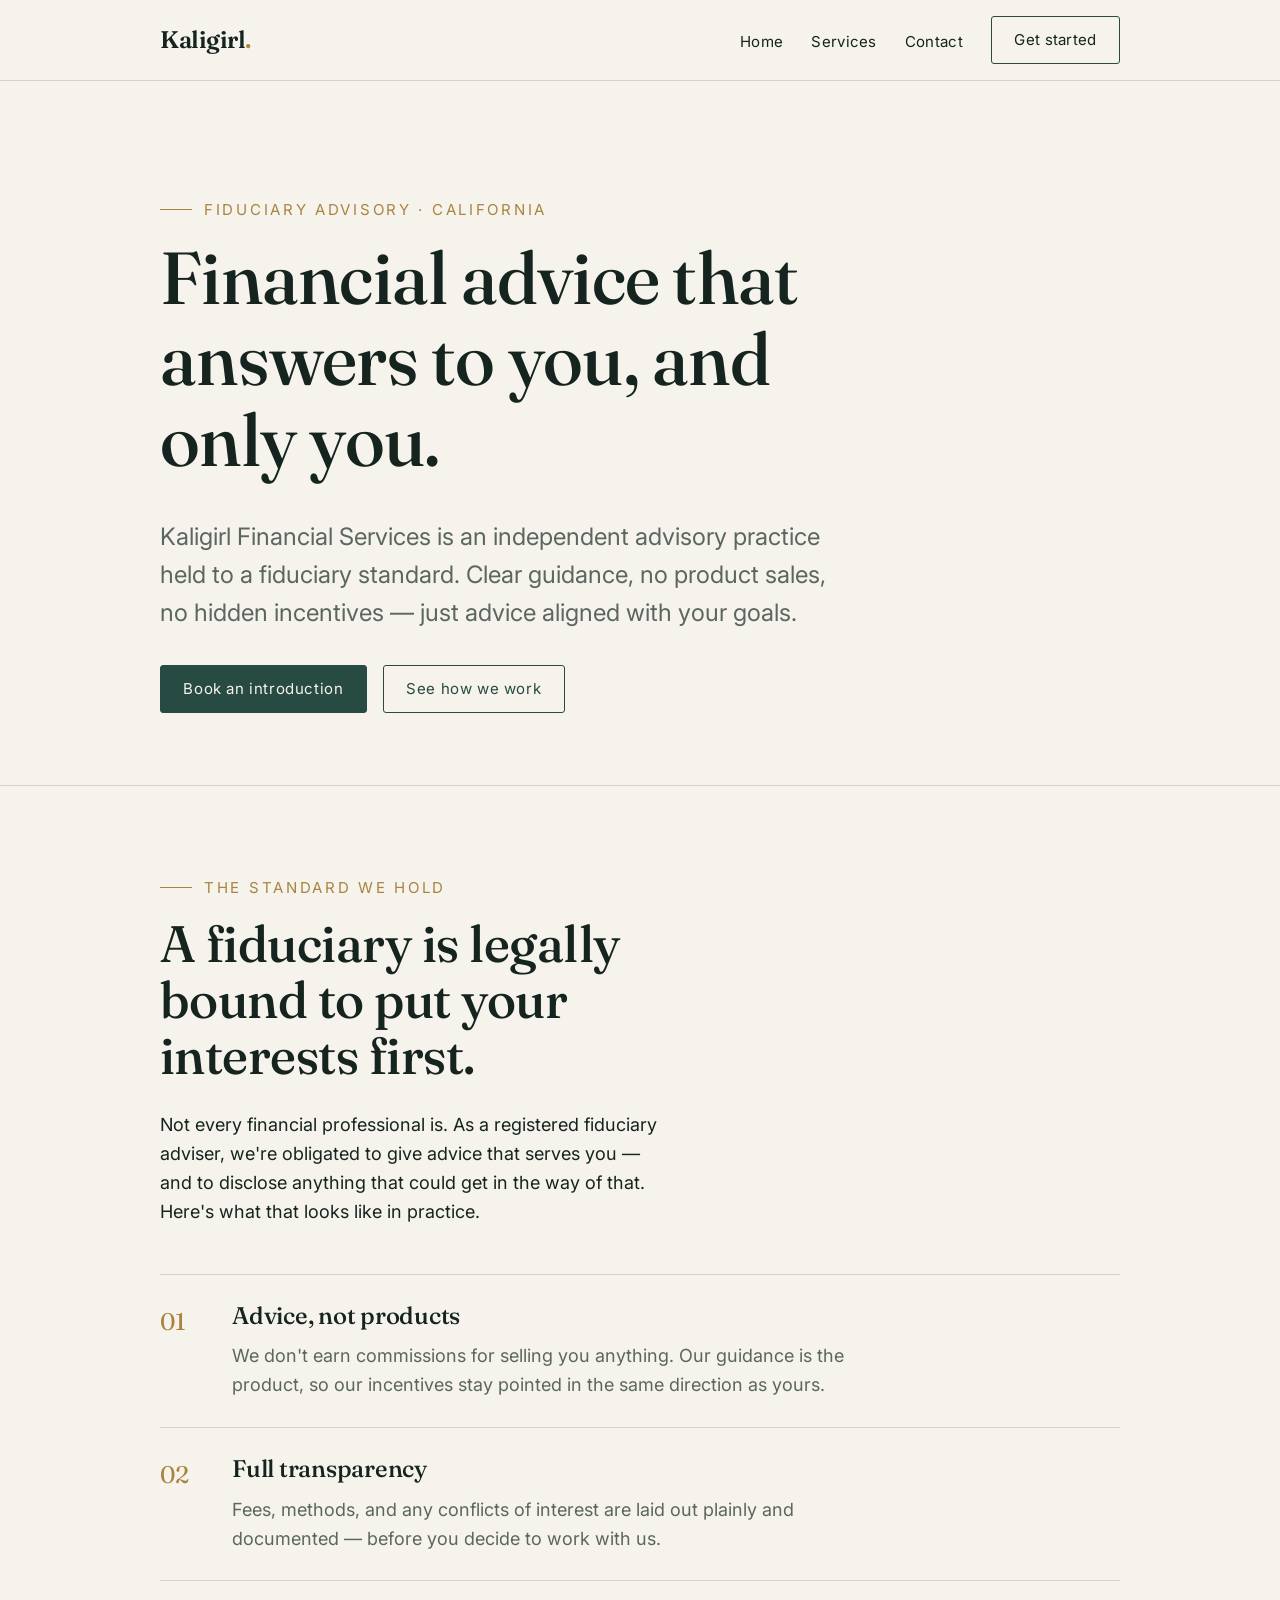
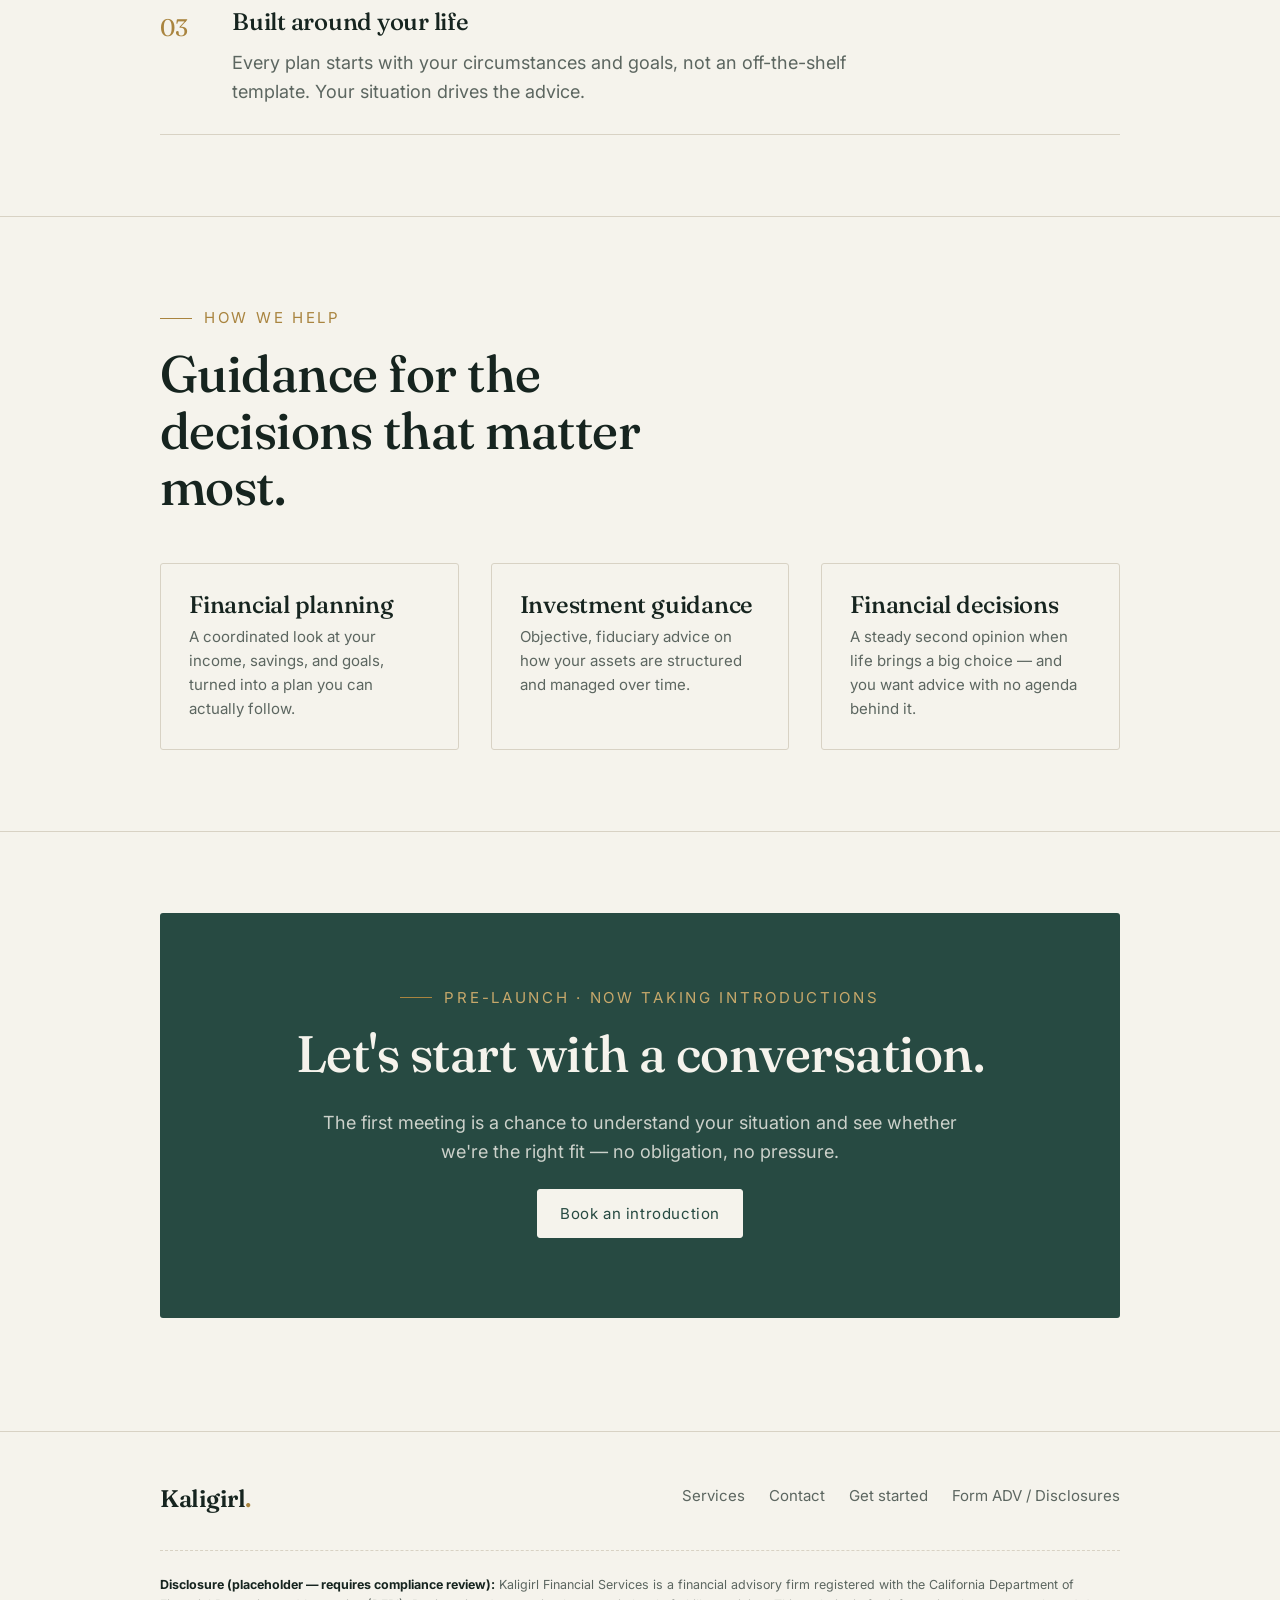
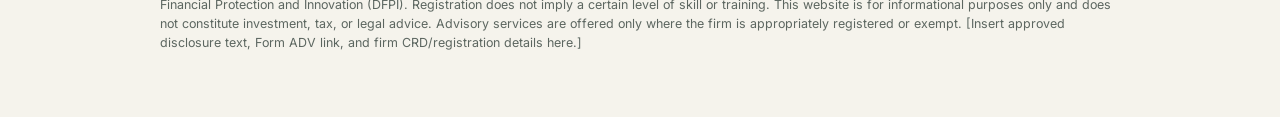
==== kaligirl-site/index.html @ 1528bc10 "Site foundation" ====
<!DOCTYPE html>
<html lang="en">
<head>
  <meta charset="UTF-8" />
  <meta name="viewport" content="width=device-width, initial-scale=1.0" />
  <title>Kaligirl Financial Services — Fiduciary Financial Advisory in California</title>
  <meta name="description" content="Kaligirl Financial Services is a California-registered fiduciary advisory firm. Independent, fee-based financial advice held to a fiduciary standard." />
  <link rel="preconnect" href="https://fonts.googleapis.com">
  <link rel="preconnect" href="https://fonts.gstatic.com" crossorigin>
  <link href="https://fonts.googleapis.com/css2?family=Fraunces:opsz,wght@9..144,400;9..144,500;9..144,600&family=Inter:wght@400;500;600&display=swap" rel="stylesheet">
  <link rel="stylesheet" href="css/styles.css" />
</head>
<body>
  <header class="site-header">
    <div class="wrap nav">
      <a class="brand" href="index.html">Kaligirl<span>.</span></a>
      <nav aria-label="Primary">
        <ul class="nav-links">
          <li><a href="index.html">Home</a></li>
          <li><a href="services.html">Services</a></li>
          <li><a href="contact.html">Contact</a></li>
          <li class="nav-cta"><a class="btn btn-ghost" href="get-started.html">Get started</a></li>
        </ul>
      </nav>
    </div>
  </header>

  <main>
    <!-- HERO -->
    <section class="hero wrap">
      <p class="eyebrow">Fiduciary advisory · California</p>
      <h1>Financial advice that answers to you, and only you.</h1>
      <p class="lede">Kaligirl Financial Services is an independent advisory practice held to a fiduciary standard. Clear guidance, no product sales, no hidden incentives — just advice aligned with your goals.</p>
      <div class="hero-actions">
        <a class="btn btn-primary" href="get-started.html">Book an introduction</a>
        <a class="btn btn-ghost" href="services.html">See how we work</a>
      </div>
    </section>

    <!-- WHAT FIDUCIARY MEANS -->
    <section class="section">
      <div class="wrap">
        <div class="section-head">
          <p class="eyebrow">The standard we hold</p>
          <h2>A fiduciary is legally bound to put your interests first.</h2>
          <p>Not every financial professional is. As a registered fiduciary adviser, we're obligated to give advice that serves you — and to disclose anything that could get in the way of that. Here's what that looks like in practice.</p>
        </div>
        <div class="principles">
          <div class="principle">
            <span class="n">01</span>
            <div>
              <h3>Advice, not products</h3>
              <p>We don't earn commissions for selling you anything. Our guidance is the product, so our incentives stay pointed in the same direction as yours.</p>
            </div>
          </div>
          <div class="principle">
            <span class="n">02</span>
            <div>
              <h3>Full transparency</h3>
              <p>Fees, methods, and any conflicts of interest are laid out plainly and documented — before you decide to work with us.</p>
            </div>
          </div>
          <div class="principle">
            <span class="n">03</span>
            <div>
              <h3>Built around your life</h3>
              <p>Every plan starts with your circumstances and goals, not an off-the-shelf template. Your situation drives the advice.</p>
            </div>
          </div>
        </div>
      </div>
    </section>

    <!-- SERVICES PREVIEW -->
    <section class="section">
      <div class="wrap">
        <div class="section-head">
          <p class="eyebrow">How we help</p>
          <h2>Guidance for the decisions that matter most.</h2>
        </div>
        <div class="grid-3">
          <div class="card">
            <h3>Financial planning</h3>
            <p>A coordinated look at your income, savings, and goals, turned into a plan you can actually follow.</p>
          </div>
          <div class="card">
            <h3>Investment guidance</h3>
            <p>Objective, fiduciary advice on how your assets are structured and managed over time.</p>
          </div>
          <div class="card">
            <h3>Financial decisions</h3>
            <p>A steady second opinion when life brings a big choice — and you want advice with no agenda behind it.</p>
          </div>
        </div>
      </div>
    </section>

    <!-- CTA -->
    <section class="section">
      <div class="wrap">
        <div class="cta-band">
          <p class="eyebrow" style="justify-content:center;color:var(--brass-soft)">Pre-launch · Now taking introductions</p>
          <h2>Let's start with a conversation.</h2>
          <p>The first meeting is a chance to understand your situation and see whether we're the right fit — no obligation, no pressure.</p>
          <p style="margin-top:1.5rem"><a class="btn btn-primary" href="get-started.html">Book an introduction</a></p>
        </div>
      </div>
    </section>
  </main>

  <footer class="site-footer">
    <div class="wrap">
      <div class="footer-top">
        <a class="brand" href="index.html">Kaligirl<span>.</span></a>
        <ul class="footer-links">
          <li><a href="services.html">Services</a></li>
          <li><a href="contact.html">Contact</a></li>
          <li><a href="get-started.html">Get started</a></li>
          <li><a href="#" data-placeholder="adv">Form ADV / Disclosures</a></li>
        </ul>
      </div>
      <!-- COMPLIANCE: the text below is a PLACEHOLDER. Replace with the exact
           disclosure language MB's compliance resource approves before launch.
           Do not publish invented registration numbers or claims. -->
      <p class="disclosure">
        <strong>Disclosure (placeholder — requires compliance review):</strong>
        Kaligirl Financial Services is a financial advisory firm registered with the
        California Department of Financial Protection and Innovation (DFPI). Registration
        does not imply a certain level of skill or training. This website is for
        informational purposes only and does not constitute investment, tax, or legal
        advice. Advisory services are offered only where the firm is appropriately
        registered or exempt. [Insert approved disclosure text, Form ADV link, and
        firm CRD/registration details here.]
      </p>
    </div>
  </footer>

  <script src="js/main.js"></script>
</body>
</html>
---- kaligirl-site/css/styles.css ----
/* ============================================================
   Kaligirl Financial Services — foundation stylesheet
   Design tokens live in :root so Claude Design / Code can read
   and extend a single source of truth. Edit tokens, not values.
   ============================================================ */

:root {
  /* Palette — calm stewardship, not corporate-blue-stock */
  --ink:        #16241f;   /* near-black pine, primary text */
  --pine:       #274a42;   /* brand primary */
  --pine-deep:  #1c352f;
  --paper:      #f5f3ec;   /* warm paper background */
  --paper-2:    #eeeae0;   /* raised surfaces */
  --brass:      #a9843f;   /* single restrained accent */
  --brass-soft: #c7a86b;
  --line:       #d8d2c4;   /* hairline rules */
  --muted:      #5c6660;   /* secondary text */

  /* Type */
  --display: "Fraunces", Georgia, "Times New Roman", serif;
  --body:    "Inter", -apple-system, BlinkMacSystemFont, "Segoe UI", sans-serif;

  /* Scale */
  --step--1: clamp(0.83rem, 0.79rem + 0.2vw, 0.94rem);
  --step-0:  clamp(1rem, 0.95rem + 0.25vw, 1.13rem);
  --step-1:  clamp(1.2rem, 1.1rem + 0.5vw, 1.5rem);
  --step-2:  clamp(1.5rem, 1.3rem + 1vw, 2.1rem);
  --step-3:  clamp(2rem, 1.6rem + 2vw, 3.2rem);
  --step-4:  clamp(2.6rem, 1.9rem + 3.4vw, 4.6rem);

  /* Space + shape */
  --gutter: clamp(1.25rem, 5vw, 4rem);
  --maxw: 68rem;
  --radius: 3px;
}

* { box-sizing: border-box; }

html { scroll-behavior: smooth; }

body {
  margin: 0;
  font-family: var(--body);
  font-size: var(--step-0);
  line-height: 1.6;
  color: var(--ink);
  background: var(--paper);
  -webkit-font-smoothing: antialiased;
}

h1, h2, h3 { font-family: var(--display); font-weight: 500; line-height: 1.1; letter-spacing: -0.01em; margin: 0 0 0.5em; }
h1 { font-size: var(--step-4); }
h2 { font-size: var(--step-3); }
h3 { font-size: var(--step-1); }
p { margin: 0 0 1rem; max-width: 60ch; }
a { color: var(--pine); text-decoration-thickness: 1px; text-underline-offset: 2px; }

.wrap { max-width: var(--maxw); margin-inline: auto; padding-inline: var(--gutter); }

/* Eyebrow — the signature brass rule motif */
.eyebrow {
  font-family: var(--body);
  font-size: var(--step--1);
  text-transform: uppercase;
  letter-spacing: 0.18em;
  color: var(--brass);
  display: inline-flex;
  align-items: center;
  gap: 0.75rem;
  margin: 0 0 1rem;
}
.eyebrow::before { content: ""; width: 2rem; height: 1px; background: var(--brass); }

/* ---------- Header ---------- */
.site-header {
  position: sticky; top: 0; z-index: 10;
  background: color-mix(in srgb, var(--paper) 88%, transparent);
  backdrop-filter: blur(8px);
  border-bottom: 1px solid var(--line);
}
.nav { display: flex; align-items: center; justify-content: space-between; padding-block: 1rem; }
.brand { font-family: var(--display); font-size: var(--step-1); font-weight: 600; color: var(--ink); text-decoration: none; letter-spacing: -0.02em; }
.brand span { color: var(--brass); }
.nav-links { display: flex; gap: 1.75rem; align-items: center; list-style: none; margin: 0; padding: 0; }
.nav-links a { color: var(--ink); text-decoration: none; font-size: var(--step--1); letter-spacing: 0.02em; }
.nav-links a:hover { color: var(--pine); }

/* ---------- Buttons ---------- */
.btn {
  display: inline-block; font-family: var(--body); font-size: var(--step--1);
  letter-spacing: 0.04em; text-decoration: none; cursor: pointer;
  padding: 0.7rem 1.4rem; border-radius: var(--radius); border: 1px solid var(--pine);
  transition: background .2s ease, color .2s ease, transform .2s ease;
}
.btn-primary { background: var(--pine); color: var(--paper); }
.btn-primary:hover { background: var(--pine-deep); transform: translateY(-1px); }
.btn-ghost { background: transparent; color: var(--pine); }
.btn-ghost:hover { background: var(--pine); color: var(--paper); }

/* ---------- Hero ---------- */
.hero { padding-block: clamp(4rem, 12vh, 8rem) clamp(3rem, 8vh, 5rem); }
.hero h1 { max-width: 16ch; }
.hero .lede { font-size: var(--step-1); color: var(--muted); max-width: 46ch; margin-block: 1.5rem 2rem; }
.hero-actions { display: flex; gap: 1rem; flex-wrap: wrap; }

/* ---------- Sections ---------- */
.section { padding-block: clamp(3.5rem, 9vh, 6rem); border-top: 1px solid var(--line); }
.section-head { max-width: 46ch; margin-bottom: 3rem; }

.grid-3 { display: grid; gap: 2rem; grid-template-columns: repeat(auto-fit, minmax(15rem, 1fr)); }
.card { padding: 1.75rem; background: var(--paper); border: 1px solid var(--line); border-radius: var(--radius); }
.card h3 { margin-bottom: 0.4rem; }
.card p { color: var(--muted); margin: 0; font-size: var(--step--1); }

/* ---------- Values / list ---------- */
.principles { display: grid; gap: 0; }
.principle { display: grid; grid-template-columns: 3rem 1fr; gap: 1.5rem; padding-block: 1.75rem; border-top: 1px solid var(--line); }
.principle:last-child { border-bottom: 1px solid var(--line); }
.principle .n { font-family: var(--display); color: var(--brass); font-size: var(--step-1); }
.principle p { color: var(--muted); margin: 0.25rem 0 0; }

/* ---------- CTA band ---------- */
.cta-band { background: var(--pine); color: var(--paper); border-radius: var(--radius); padding: clamp(2.5rem, 6vw, 4rem); text-align: center; }
.cta-band h2 { color: var(--paper); }
.cta-band p { color: color-mix(in srgb, var(--paper) 80%, transparent); margin-inline: auto; }
.cta-band .btn-primary { background: var(--paper); color: var(--pine); border-color: var(--paper); }
.cta-band .btn-primary:hover { background: var(--brass-soft); border-color: var(--brass-soft); color: var(--ink); }

/* ---------- Footer + disclosures ---------- */
.site-footer { border-top: 1px solid var(--line); padding-block: 3rem; margin-top: 2rem; }
.footer-top { display: flex; justify-content: space-between; gap: 2rem; flex-wrap: wrap; margin-bottom: 2rem; }
.footer-links { display: flex; gap: 1.5rem; list-style: none; margin: 0; padding: 0; flex-wrap: wrap; }
.footer-links a { color: var(--muted); text-decoration: none; font-size: var(--step--1); }
.disclosure { font-size: 0.78rem; line-height: 1.55; color: var(--muted); max-width: 100%; border-top: 1px dashed var(--line); padding-top: 1.5rem; }
.disclosure strong { color: var(--ink); }

/* ---------- Utilities ---------- */
.center { text-align: center; }
.mt-0 { margin-top: 0; }

/* Accessibility */
:focus-visible { outline: 2px solid var(--brass); outline-offset: 3px; }
@media (prefers-reduced-motion: reduce) {
  * { animation: none !important; transition: none !important; scroll-behavior: auto !important; }
}

/* Mobile nav collapse (simple) */
@media (max-width: 640px) {
  .nav-links { gap: 1rem; font-size: 0.8rem; }
  .nav-links .nav-cta { display: none; }
}
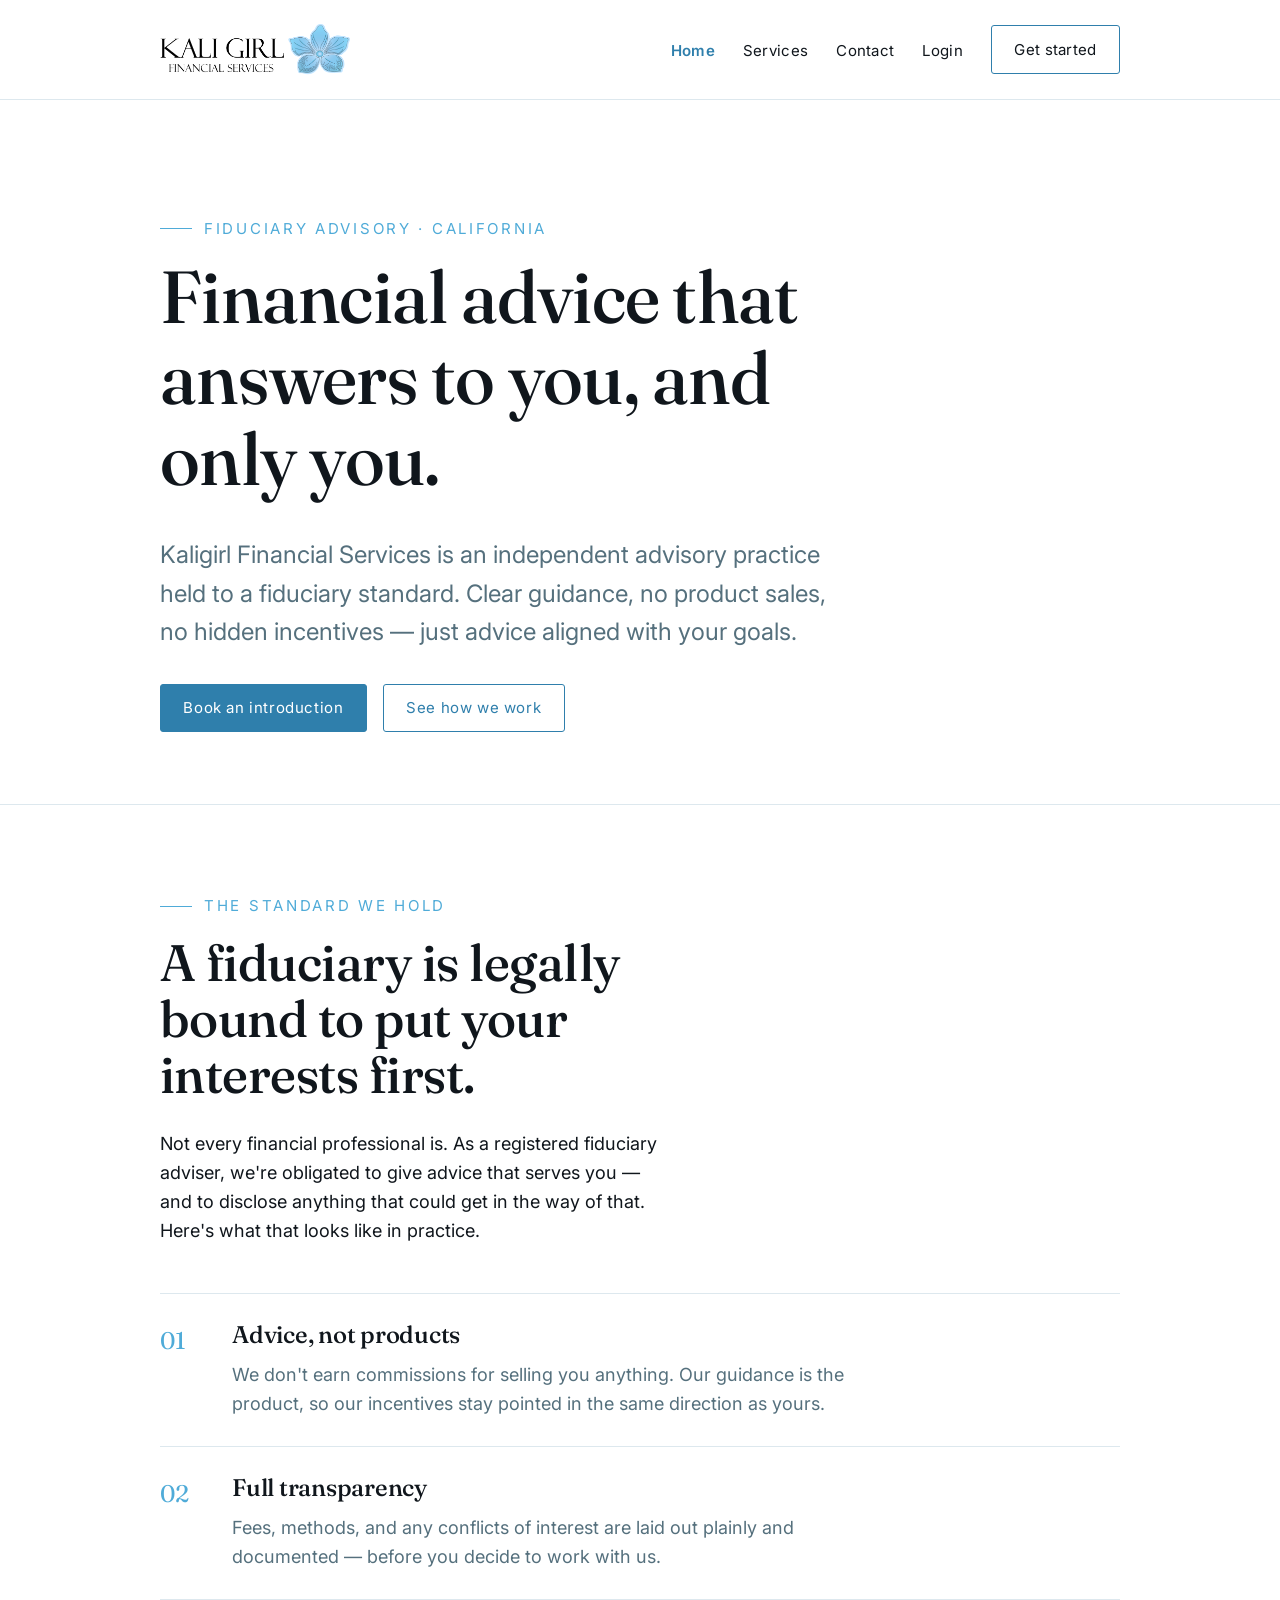
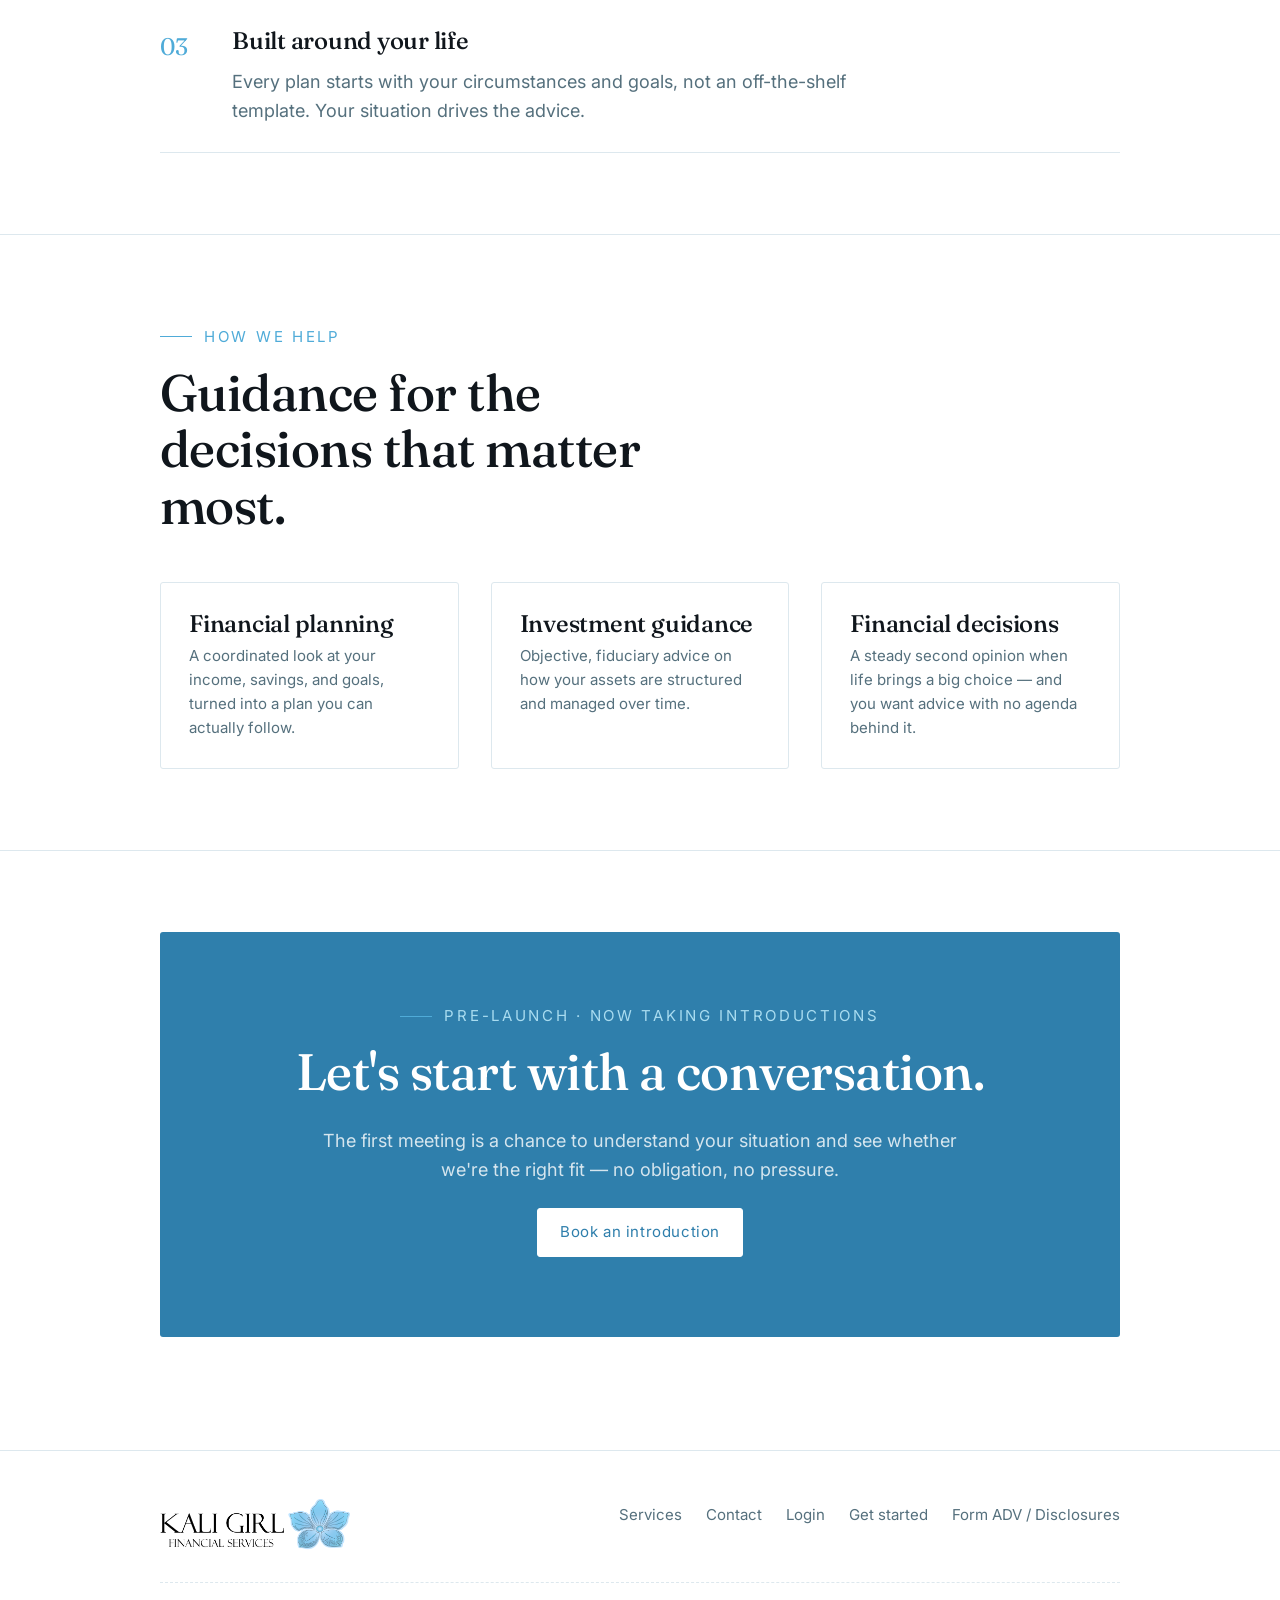
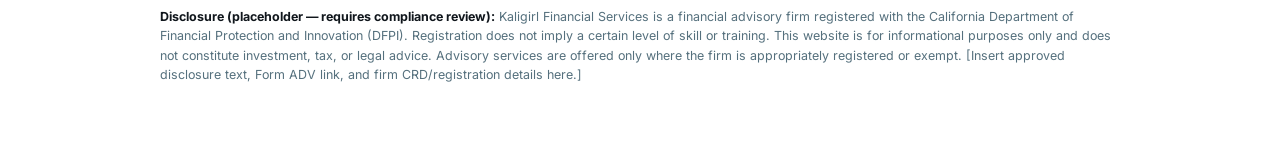
==== commit 56e65f60: "Rebrand navbar with logo, add blue palette, split login/get-started - Add the Kali Girl wordmark + f" ====
--- a/kaligirl-site/index.html
+++ b/kaligirl-site/index.html
@@ -13,12 +13,13 @@
 <body>
   <header class="site-header">
     <div class="wrap nav">
-      <a class="brand" href="index.html">Kaligirl<span>.</span></a>
+      <a class="brand" href="index.html"><img class="brand-logo" src="assets/logo.png" alt="Kali Girl Financial Services" /></a>
       <nav aria-label="Primary">
         <ul class="nav-links">
           <li><a href="index.html">Home</a></li>
           <li><a href="services.html">Services</a></li>
           <li><a href="contact.html">Contact</a></li>
+          <li><a href="login.html">Login</a></li>
           <li class="nav-cta"><a class="btn btn-ghost" href="get-started.html">Get started</a></li>
         </ul>
       </nav>
@@ -99,7 +100,7 @@
     <section class="section">
       <div class="wrap">
         <div class="cta-band">
-          <p class="eyebrow" style="justify-content:center;color:var(--brass-soft)">Pre-launch · Now taking introductions</p>
+          <p class="eyebrow" style="justify-content:center;color:var(--accent-soft)">Pre-launch · Now taking introductions</p>
           <h2>Let's start with a conversation.</h2>
           <p>The first meeting is a chance to understand your situation and see whether we're the right fit — no obligation, no pressure.</p>
           <p style="margin-top:1.5rem"><a class="btn btn-primary" href="get-started.html">Book an introduction</a></p>
@@ -111,10 +112,11 @@
   <footer class="site-footer">
     <div class="wrap">
       <div class="footer-top">
-        <a class="brand" href="index.html">Kaligirl<span>.</span></a>
+        <a class="brand" href="index.html"><img class="brand-logo" src="assets/logo.png" alt="Kali Girl Financial Services" /></a>
         <ul class="footer-links">
           <li><a href="services.html">Services</a></li>
           <li><a href="contact.html">Contact</a></li>
+          <li><a href="login.html">Login</a></li>
           <li><a href="get-started.html">Get started</a></li>
           <li><a href="#" data-placeholder="adv">Form ADV / Disclosures</a></li>
         </ul>
--- a/kaligirl-site/css/styles.css
+++ b/kaligirl-site/css/styles.css
@@ -5,16 +5,17 @@
    ============================================================ */
 
 :root {
-  /* Palette — calm stewardship, not corporate-blue-stock */
-  --ink:        #16241f;   /* near-black pine, primary text */
-  --pine:       #274a42;   /* brand primary */
-  --pine-deep:  #1c352f;
-  --paper:      #f5f3ec;   /* warm paper background */
-  --paper-2:    #eeeae0;   /* raised surfaces */
-  --brass:      #a9843f;   /* single restrained accent */
-  --brass-soft: #c7a86b;
-  --line:       #d8d2c4;   /* hairline rules */
-  --muted:      #5c6660;   /* secondary text */
+  /* Palette — pulled from the Kali Girl mark: black serif wordmark,
+     sky-blue flower on white */
+  --ink:        #10161c;   /* near-black, cool undertone to match the wordmark */
+  --brand:      #2f7fac;   /* brand primary — mid petal blue */
+  --brand-deep: #1c5878;   /* hover / pressed state */
+  --paper:      #ffffff;   /* site background, matches the logo's white ground */
+  --paper-2:    #f2f8fb;   /* raised surfaces */
+  --accent:     #4fabd8;   /* single restrained accent — lighter petal blue */
+  --accent-soft:#a9dcf0;   /* palest petal blue */
+  --line:       #dde8ee;   /* hairline rules */
+  --muted:      #55707d;   /* secondary text */
 
   /* Type */
   --display: "Fraunces", Georgia, "Times New Roman", serif;
@@ -53,23 +54,23 @@
 h2 { font-size: var(--step-3); }
 h3 { font-size: var(--step-1); }
 p { margin: 0 0 1rem; max-width: 60ch; }
-a { color: var(--pine); text-decoration-thickness: 1px; text-underline-offset: 2px; }
+a { color: var(--brand); text-decoration-thickness: 1px; text-underline-offset: 2px; }
 
 .wrap { max-width: var(--maxw); margin-inline: auto; padding-inline: var(--gutter); }
 
-/* Eyebrow — the signature brass rule motif */
+/* Eyebrow — the signature accent rule motif */
 .eyebrow {
   font-family: var(--body);
   font-size: var(--step--1);
   text-transform: uppercase;
   letter-spacing: 0.18em;
-  color: var(--brass);
+  color: var(--accent);
   display: inline-flex;
   align-items: center;
   gap: 0.75rem;
   margin: 0 0 1rem;
 }
-.eyebrow::before { content: ""; width: 2rem; height: 1px; background: var(--brass); }
+.eyebrow::before { content: ""; width: 2rem; height: 1px; background: var(--accent); }
 
 /* ---------- Header ---------- */
 .site-header {
@@ -78,24 +79,26 @@
   backdrop-filter: blur(8px);
   border-bottom: 1px solid var(--line);
 }
-.nav { display: flex; align-items: center; justify-content: space-between; padding-block: 1rem; }
-.brand { font-family: var(--display); font-size: var(--step-1); font-weight: 600; color: var(--ink); text-decoration: none; letter-spacing: -0.02em; }
-.brand span { color: var(--brass); }
+.nav { display: flex; align-items: center; justify-content: space-between; padding-block: 1.5rem; min-height: 4.5rem; }
+.brand { display: flex; align-items: center; font-family: var(--display); font-size: var(--step-1); font-weight: 600; color: var(--ink); text-decoration: none; letter-spacing: -0.02em; }
+.brand span { color: var(--accent); }
+.brand-logo { height: clamp(2.5rem, 2rem + 1.5vw, 3.25rem); width: auto; display: block; }
 .nav-links { display: flex; gap: 1.75rem; align-items: center; list-style: none; margin: 0; padding: 0; }
 .nav-links a { color: var(--ink); text-decoration: none; font-size: var(--step--1); letter-spacing: 0.02em; }
-.nav-links a:hover { color: var(--pine); }
+.nav-links a:hover { color: var(--brand); }
+.nav-links a[aria-current="page"] { color: var(--brand); font-weight: 600; }
 
 /* ---------- Buttons ---------- */
 .btn {
   display: inline-block; font-family: var(--body); font-size: var(--step--1);
   letter-spacing: 0.04em; text-decoration: none; cursor: pointer;
-  padding: 0.7rem 1.4rem; border-radius: var(--radius); border: 1px solid var(--pine);
+  padding: 0.7rem 1.4rem; border-radius: var(--radius); border: 1px solid var(--brand);
   transition: background .2s ease, color .2s ease, transform .2s ease;
 }
-.btn-primary { background: var(--pine); color: var(--paper); }
-.btn-primary:hover { background: var(--pine-deep); transform: translateY(-1px); }
-.btn-ghost { background: transparent; color: var(--pine); }
-.btn-ghost:hover { background: var(--pine); color: var(--paper); }
+.btn-primary { background: var(--brand); color: var(--paper); }
+.btn-primary:hover { background: var(--brand-deep); transform: translateY(-1px); }
+.btn-ghost { background: transparent; color: var(--brand); }
+.btn-ghost:hover { background: var(--brand); color: var(--paper); }
 
 /* ---------- Hero ---------- */
 .hero { padding-block: clamp(4rem, 12vh, 8rem) clamp(3rem, 8vh, 5rem); }
@@ -116,15 +119,29 @@
 .principles { display: grid; gap: 0; }
 .principle { display: grid; grid-template-columns: 3rem 1fr; gap: 1.5rem; padding-block: 1.75rem; border-top: 1px solid var(--line); }
 .principle:last-child { border-bottom: 1px solid var(--line); }
-.principle .n { font-family: var(--display); color: var(--brass); font-size: var(--step-1); }
+.principle .n { font-family: var(--display); color: var(--accent); font-size: var(--step-1); }
 .principle p { color: var(--muted); margin: 0.25rem 0 0; }
 
 /* ---------- CTA band ---------- */
-.cta-band { background: var(--pine); color: var(--paper); border-radius: var(--radius); padding: clamp(2.5rem, 6vw, 4rem); text-align: center; }
+.cta-band { background: var(--brand); color: var(--paper); border-radius: var(--radius); padding: clamp(2.5rem, 6vw, 4rem); text-align: center; }
 .cta-band h2 { color: var(--paper); }
 .cta-band p { color: color-mix(in srgb, var(--paper) 80%, transparent); margin-inline: auto; }
-.cta-band .btn-primary { background: var(--paper); color: var(--pine); border-color: var(--paper); }
-.cta-band .btn-primary:hover { background: var(--brass-soft); border-color: var(--brass-soft); color: var(--ink); }
+.cta-band .btn-primary { background: var(--paper); color: var(--brand); border-color: var(--paper); }
+.cta-band .btn-primary:hover { background: var(--accent-soft); border-color: var(--accent-soft); color: var(--ink); }
+
+/* ---------- Auth / form surfaces (login) ---------- */
+.auth-card { max-width: 26rem; margin-inline: auto; padding: 2.25rem; background: var(--paper-2); border: 1px solid var(--line); border-radius: var(--radius); }
+.field { display: flex; flex-direction: column; gap: 0.4rem; margin-bottom: 1.25rem; }
+.field label { font-size: var(--step--1); font-weight: 600; color: var(--ink); }
+.field input {
+  font: inherit; font-size: var(--step--1); padding: 0.7rem 0.85rem; border-radius: var(--radius);
+  border: 1px solid var(--line); background: var(--paper); color: var(--ink);
+}
+.field input:focus-visible { outline: 2px solid var(--accent); outline-offset: 1px; }
+.auth-foot { margin-top: 1.5rem; font-size: var(--step--1); color: var(--muted); text-align: center; }
+
+/* ---------- Moxo embed ---------- */
+.moxo-frame { width: 100%; border: none; border-radius: 8px; display: block; }
 
 /* ---------- Footer + disclosures ---------- */
 .site-footer { border-top: 1px solid var(--line); padding-block: 3rem; margin-top: 2rem; }
@@ -139,7 +156,7 @@
 .mt-0 { margin-top: 0; }
 
 /* Accessibility */
-:focus-visible { outline: 2px solid var(--brass); outline-offset: 3px; }
+:focus-visible { outline: 2px solid var(--accent); outline-offset: 3px; }
 @media (prefers-reduced-motion: reduce) {
   * { animation: none !important; transition: none !important; scroll-behavior: auto !important; }
 }
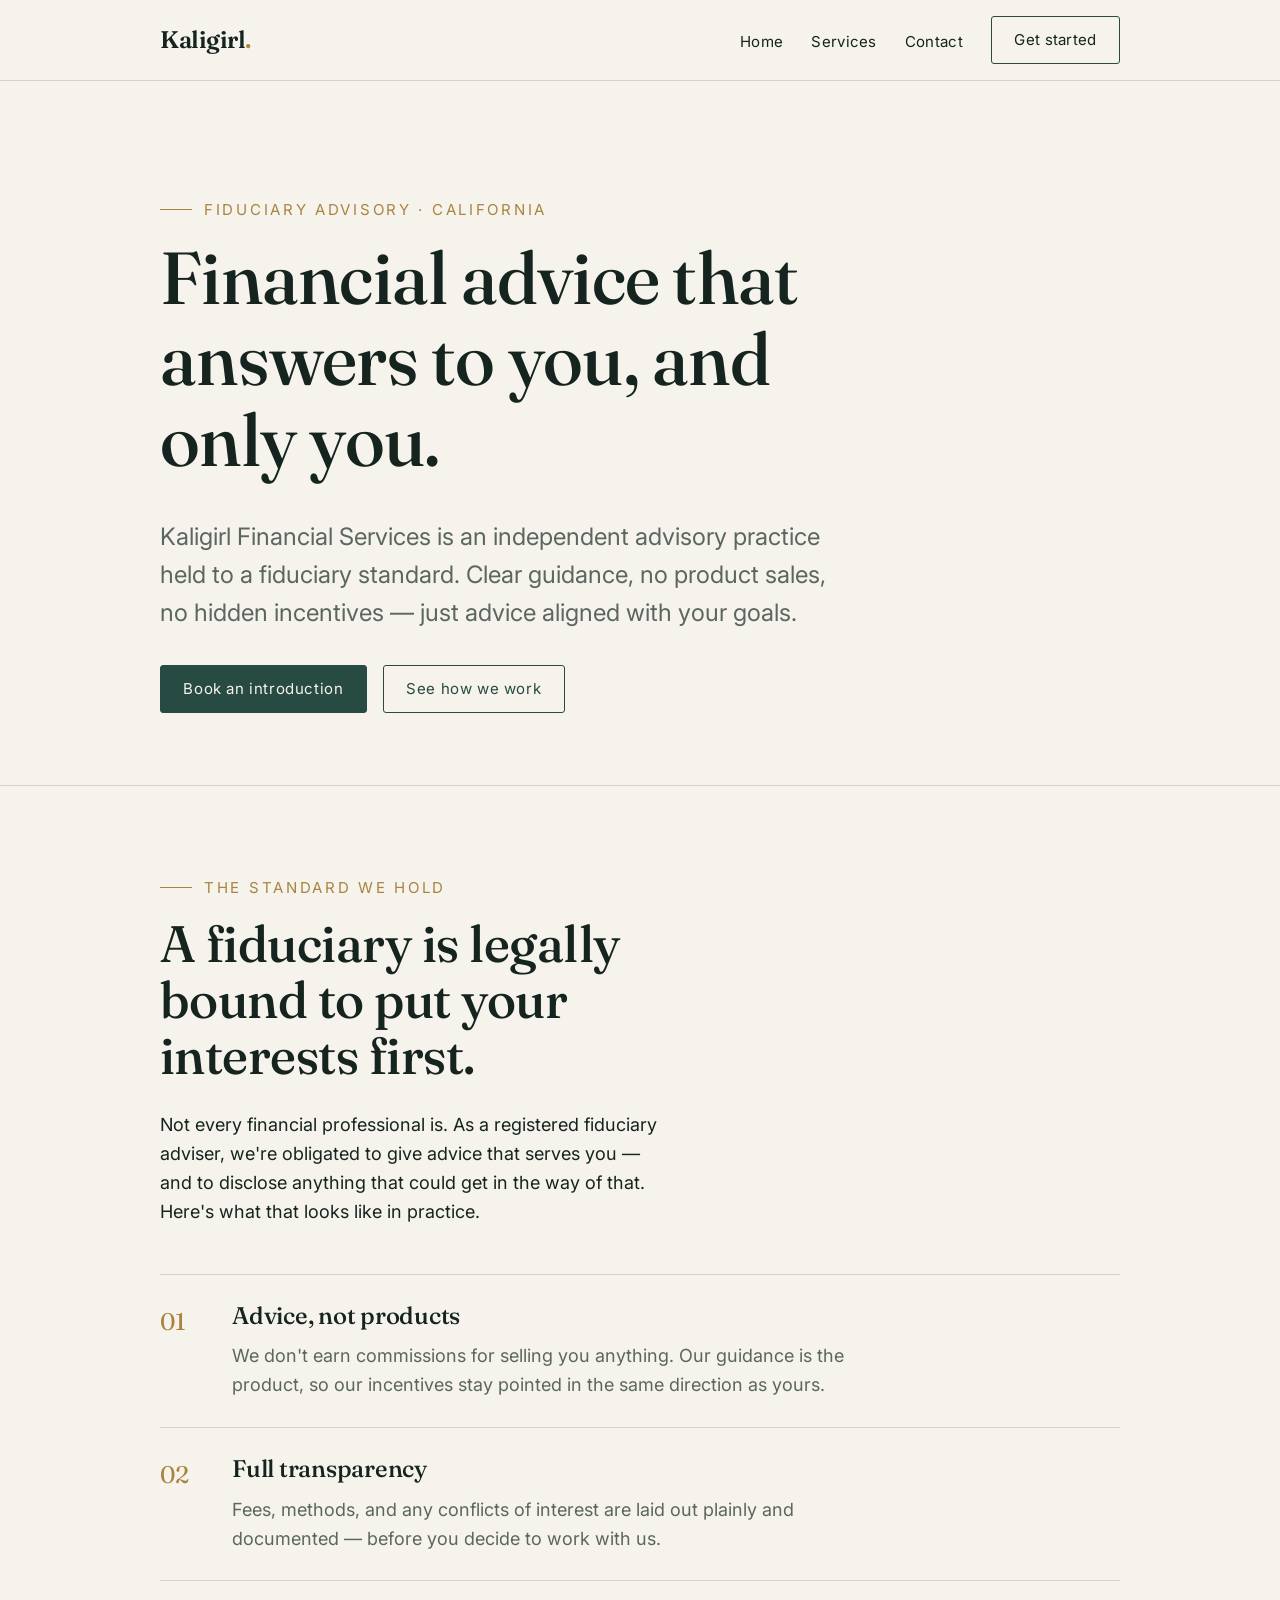
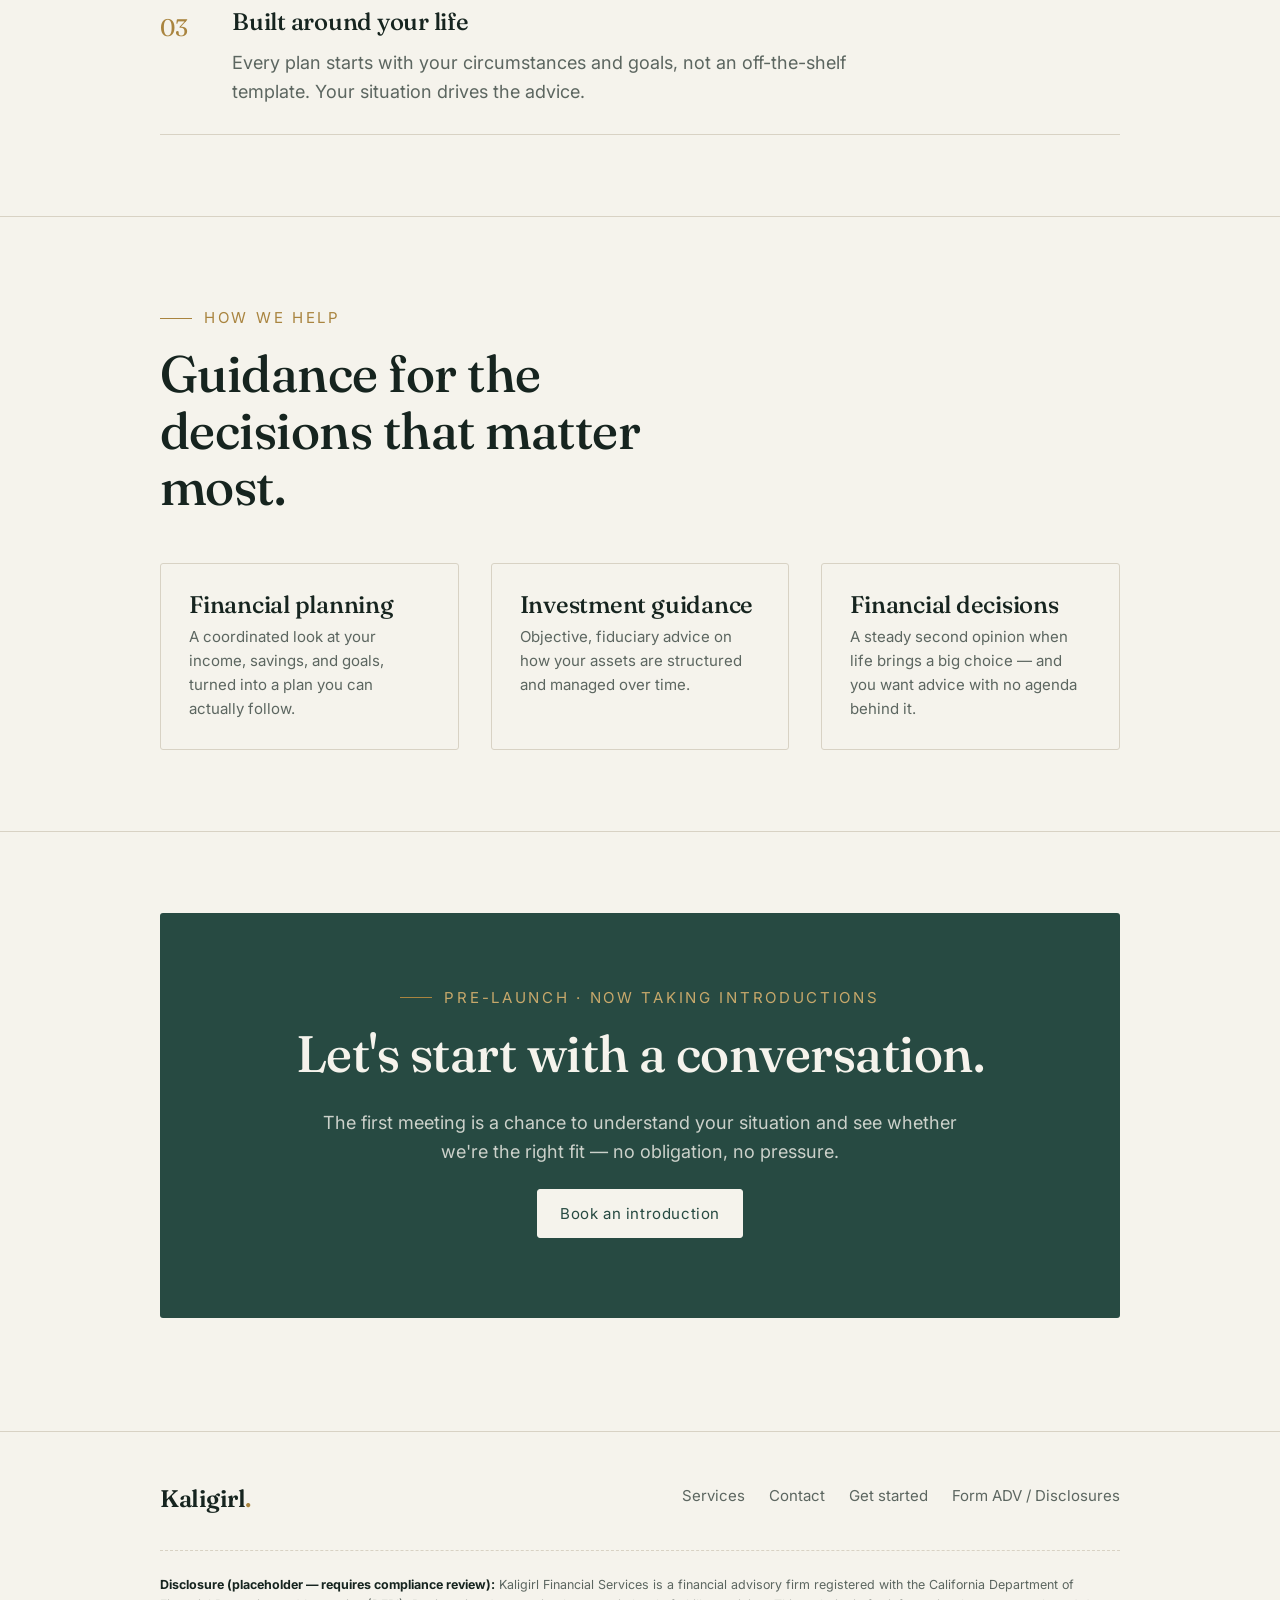
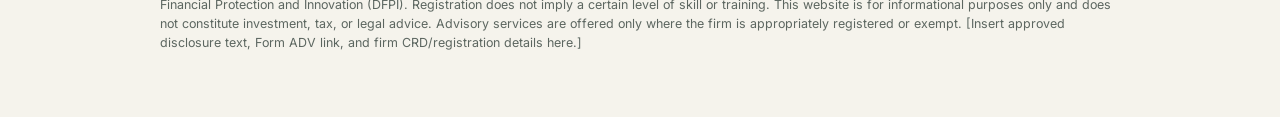
==== commit cea9eaf8: "Add WordPress migration handoff package" ====
--- a/kaligirl-site/index.html
+++ b/kaligirl-site/index.html
@@ -13,13 +13,12 @@
 <body>
   <header class="site-header">
     <div class="wrap nav">
-      <a class="brand" href="index.html"><img class="brand-logo" src="assets/logo.png" alt="Kali Girl Financial Services" /></a>
+      <a class="brand" href="index.html">Kaligirl<span>.</span></a>
       <nav aria-label="Primary">
         <ul class="nav-links">
           <li><a href="index.html">Home</a></li>
           <li><a href="services.html">Services</a></li>
           <li><a href="contact.html">Contact</a></li>
-          <li><a href="login.html">Login</a></li>
           <li class="nav-cta"><a class="btn btn-ghost" href="get-started.html">Get started</a></li>
         </ul>
       </nav>
@@ -100,7 +99,7 @@
     <section class="section">
       <div class="wrap">
         <div class="cta-band">
-          <p class="eyebrow" style="justify-content:center;color:var(--accent-soft)">Pre-launch · Now taking introductions</p>
+          <p class="eyebrow" style="justify-content:center;color:var(--brass-soft)">Pre-launch · Now taking introductions</p>
           <h2>Let's start with a conversation.</h2>
           <p>The first meeting is a chance to understand your situation and see whether we're the right fit — no obligation, no pressure.</p>
           <p style="margin-top:1.5rem"><a class="btn btn-primary" href="get-started.html">Book an introduction</a></p>
@@ -112,11 +111,10 @@
   <footer class="site-footer">
     <div class="wrap">
       <div class="footer-top">
-        <a class="brand" href="index.html"><img class="brand-logo" src="assets/logo.png" alt="Kali Girl Financial Services" /></a>
+        <a class="brand" href="index.html">Kaligirl<span>.</span></a>
         <ul class="footer-links">
           <li><a href="services.html">Services</a></li>
           <li><a href="contact.html">Contact</a></li>
-          <li><a href="login.html">Login</a></li>
           <li><a href="get-started.html">Get started</a></li>
           <li><a href="#" data-placeholder="adv">Form ADV / Disclosures</a></li>
         </ul>
--- a/kaligirl-site/css/styles.css
+++ b/kaligirl-site/css/styles.css
@@ -5,17 +5,16 @@
    ============================================================ */
 
 :root {
-  /* Palette — pulled from the Kali Girl mark: black serif wordmark,
-     sky-blue flower on white */
-  --ink:        #10161c;   /* near-black, cool undertone to match the wordmark */
-  --brand:      #2f7fac;   /* brand primary — mid petal blue */
-  --brand-deep: #1c5878;   /* hover / pressed state */
-  --paper:      #ffffff;   /* site background, matches the logo's white ground */
-  --paper-2:    #f2f8fb;   /* raised surfaces */
-  --accent:     #4fabd8;   /* single restrained accent — lighter petal blue */
-  --accent-soft:#a9dcf0;   /* palest petal blue */
-  --line:       #dde8ee;   /* hairline rules */
-  --muted:      #55707d;   /* secondary text */
+  /* Palette — calm stewardship, not corporate-blue-stock */
+  --ink:        #16241f;   /* near-black pine, primary text */
+  --pine:       #274a42;   /* brand primary */
+  --pine-deep:  #1c352f;
+  --paper:      #f5f3ec;   /* warm paper background */
+  --paper-2:    #eeeae0;   /* raised surfaces */
+  --brass:      #a9843f;   /* single restrained accent */
+  --brass-soft: #c7a86b;
+  --line:       #d8d2c4;   /* hairline rules */
+  --muted:      #5c6660;   /* secondary text */
 
   /* Type */
   --display: "Fraunces", Georgia, "Times New Roman", serif;
@@ -54,23 +53,23 @@
 h2 { font-size: var(--step-3); }
 h3 { font-size: var(--step-1); }
 p { margin: 0 0 1rem; max-width: 60ch; }
-a { color: var(--brand); text-decoration-thickness: 1px; text-underline-offset: 2px; }
+a { color: var(--pine); text-decoration-thickness: 1px; text-underline-offset: 2px; }
 
 .wrap { max-width: var(--maxw); margin-inline: auto; padding-inline: var(--gutter); }
 
-/* Eyebrow — the signature accent rule motif */
+/* Eyebrow — the signature brass rule motif */
 .eyebrow {
   font-family: var(--body);
   font-size: var(--step--1);
   text-transform: uppercase;
   letter-spacing: 0.18em;
-  color: var(--accent);
+  color: var(--brass);
   display: inline-flex;
   align-items: center;
   gap: 0.75rem;
   margin: 0 0 1rem;
 }
-.eyebrow::before { content: ""; width: 2rem; height: 1px; background: var(--accent); }
+.eyebrow::before { content: ""; width: 2rem; height: 1px; background: var(--brass); }
 
 /* ---------- Header ---------- */
 .site-header {
@@ -79,26 +78,24 @@
   backdrop-filter: blur(8px);
   border-bottom: 1px solid var(--line);
 }
-.nav { display: flex; align-items: center; justify-content: space-between; padding-block: 1.5rem; min-height: 4.5rem; }
-.brand { display: flex; align-items: center; font-family: var(--display); font-size: var(--step-1); font-weight: 600; color: var(--ink); text-decoration: none; letter-spacing: -0.02em; }
-.brand span { color: var(--accent); }
-.brand-logo { height: clamp(2.5rem, 2rem + 1.5vw, 3.25rem); width: auto; display: block; }
+.nav { display: flex; align-items: center; justify-content: space-between; padding-block: 1rem; }
+.brand { font-family: var(--display); font-size: var(--step-1); font-weight: 600; color: var(--ink); text-decoration: none; letter-spacing: -0.02em; }
+.brand span { color: var(--brass); }
 .nav-links { display: flex; gap: 1.75rem; align-items: center; list-style: none; margin: 0; padding: 0; }
 .nav-links a { color: var(--ink); text-decoration: none; font-size: var(--step--1); letter-spacing: 0.02em; }
-.nav-links a:hover { color: var(--brand); }
-.nav-links a[aria-current="page"] { color: var(--brand); font-weight: 600; }
+.nav-links a:hover { color: var(--pine); }
 
 /* ---------- Buttons ---------- */
 .btn {
   display: inline-block; font-family: var(--body); font-size: var(--step--1);
   letter-spacing: 0.04em; text-decoration: none; cursor: pointer;
-  padding: 0.7rem 1.4rem; border-radius: var(--radius); border: 1px solid var(--brand);
+  padding: 0.7rem 1.4rem; border-radius: var(--radius); border: 1px solid var(--pine);
   transition: background .2s ease, color .2s ease, transform .2s ease;
 }
-.btn-primary { background: var(--brand); color: var(--paper); }
-.btn-primary:hover { background: var(--brand-deep); transform: translateY(-1px); }
-.btn-ghost { background: transparent; color: var(--brand); }
-.btn-ghost:hover { background: var(--brand); color: var(--paper); }
+.btn-primary { background: var(--pine); color: var(--paper); }
+.btn-primary:hover { background: var(--pine-deep); transform: translateY(-1px); }
+.btn-ghost { background: transparent; color: var(--pine); }
+.btn-ghost:hover { background: var(--pine); color: var(--paper); }
 
 /* ---------- Hero ---------- */
 .hero { padding-block: clamp(4rem, 12vh, 8rem) clamp(3rem, 8vh, 5rem); }
@@ -119,29 +116,15 @@
 .principles { display: grid; gap: 0; }
 .principle { display: grid; grid-template-columns: 3rem 1fr; gap: 1.5rem; padding-block: 1.75rem; border-top: 1px solid var(--line); }
 .principle:last-child { border-bottom: 1px solid var(--line); }
-.principle .n { font-family: var(--display); color: var(--accent); font-size: var(--step-1); }
+.principle .n { font-family: var(--display); color: var(--brass); font-size: var(--step-1); }
 .principle p { color: var(--muted); margin: 0.25rem 0 0; }
 
 /* ---------- CTA band ---------- */
-.cta-band { background: var(--brand); color: var(--paper); border-radius: var(--radius); padding: clamp(2.5rem, 6vw, 4rem); text-align: center; }
+.cta-band { background: var(--pine); color: var(--paper); border-radius: var(--radius); padding: clamp(2.5rem, 6vw, 4rem); text-align: center; }
 .cta-band h2 { color: var(--paper); }
 .cta-band p { color: color-mix(in srgb, var(--paper) 80%, transparent); margin-inline: auto; }
-.cta-band .btn-primary { background: var(--paper); color: var(--brand); border-color: var(--paper); }
-.cta-band .btn-primary:hover { background: var(--accent-soft); border-color: var(--accent-soft); color: var(--ink); }
-
-/* ---------- Auth / form surfaces (login) ---------- */
-.auth-card { max-width: 26rem; margin-inline: auto; padding: 2.25rem; background: var(--paper-2); border: 1px solid var(--line); border-radius: var(--radius); }
-.field { display: flex; flex-direction: column; gap: 0.4rem; margin-bottom: 1.25rem; }
-.field label { font-size: var(--step--1); font-weight: 600; color: var(--ink); }
-.field input {
-  font: inherit; font-size: var(--step--1); padding: 0.7rem 0.85rem; border-radius: var(--radius);
-  border: 1px solid var(--line); background: var(--paper); color: var(--ink);
-}
-.field input:focus-visible { outline: 2px solid var(--accent); outline-offset: 1px; }
-.auth-foot { margin-top: 1.5rem; font-size: var(--step--1); color: var(--muted); text-align: center; }
-
-/* ---------- Moxo embed ---------- */
-.moxo-frame { width: 100%; border: none; border-radius: 8px; display: block; }
+.cta-band .btn-primary { background: var(--paper); color: var(--pine); border-color: var(--paper); }
+.cta-band .btn-primary:hover { background: var(--brass-soft); border-color: var(--brass-soft); color: var(--ink); }
 
 /* ---------- Footer + disclosures ---------- */
 .site-footer { border-top: 1px solid var(--line); padding-block: 3rem; margin-top: 2rem; }
@@ -156,7 +139,7 @@
 .mt-0 { margin-top: 0; }
 
 /* Accessibility */
-:focus-visible { outline: 2px solid var(--accent); outline-offset: 3px; }
+:focus-visible { outline: 2px solid var(--brass); outline-offset: 3px; }
 @media (prefers-reduced-motion: reduce) {
   * { animation: none !important; transition: none !important; scroll-behavior: auto !important; }
 }
